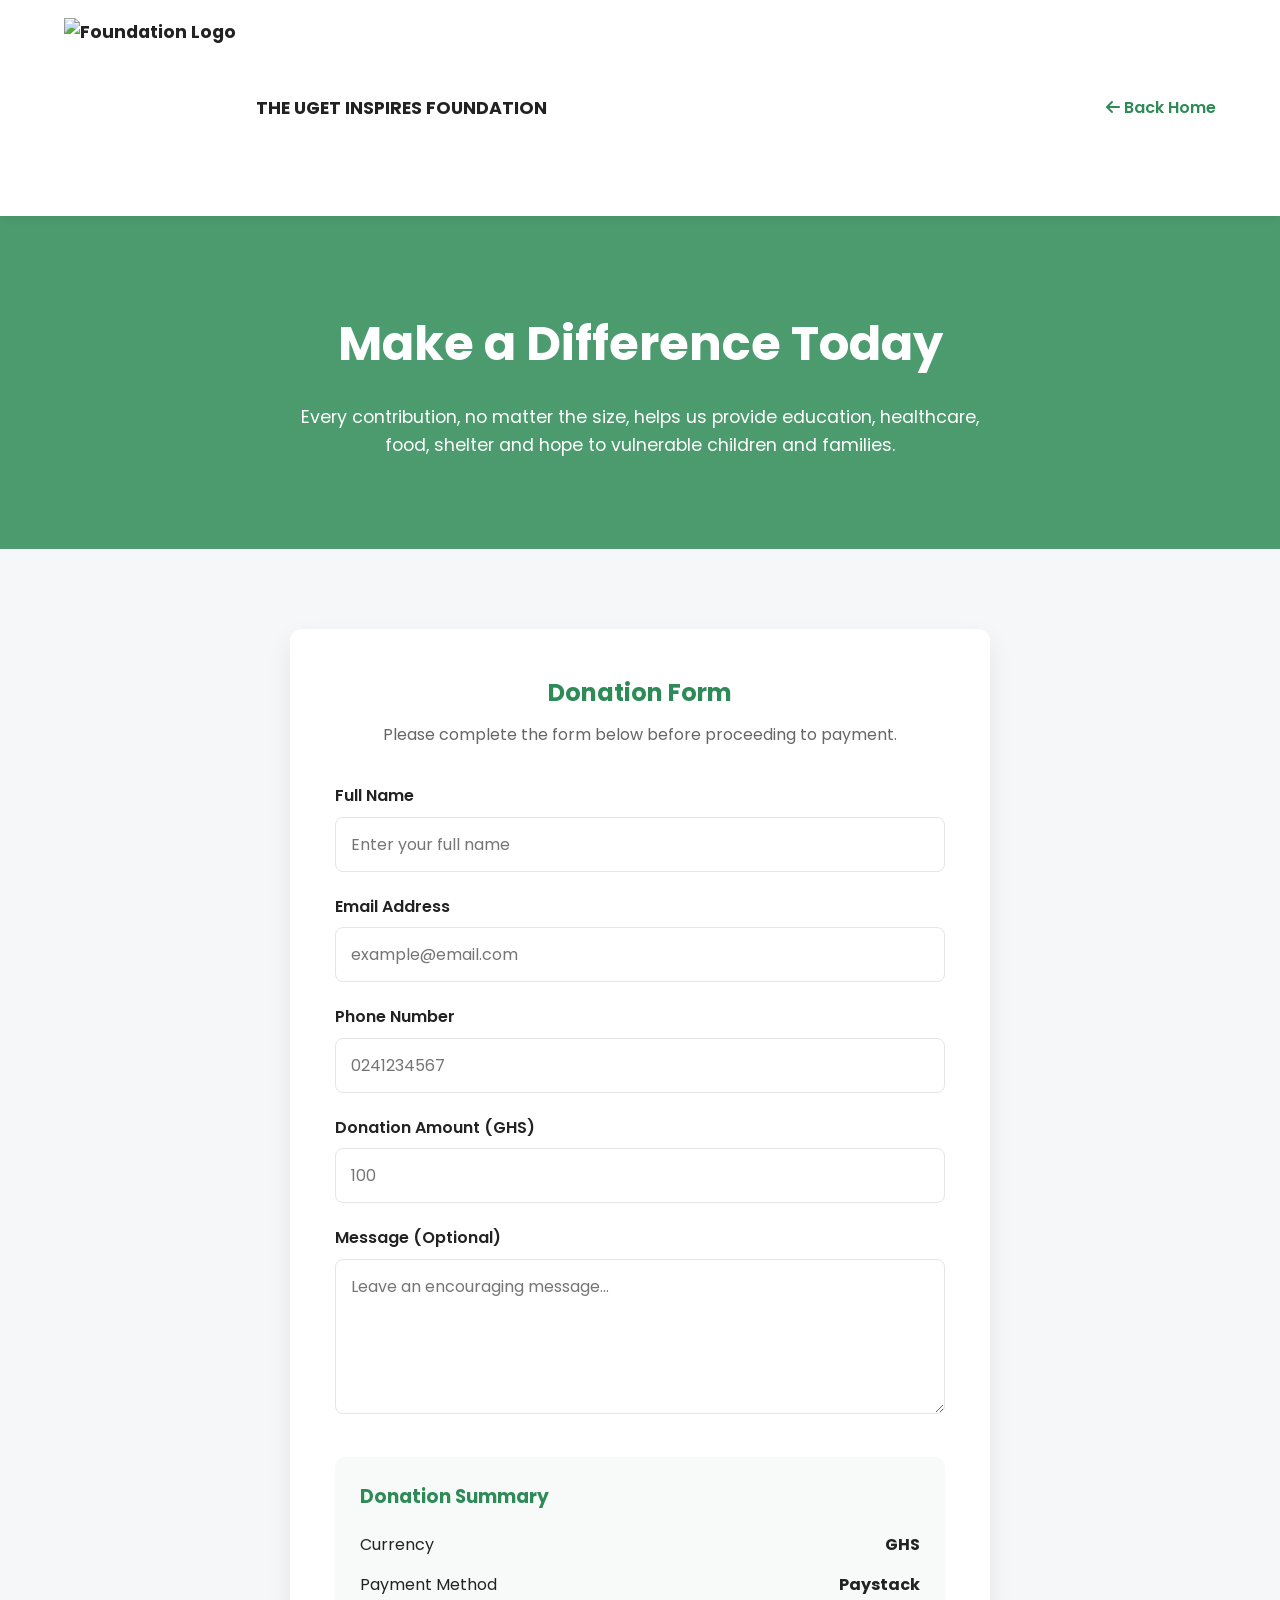
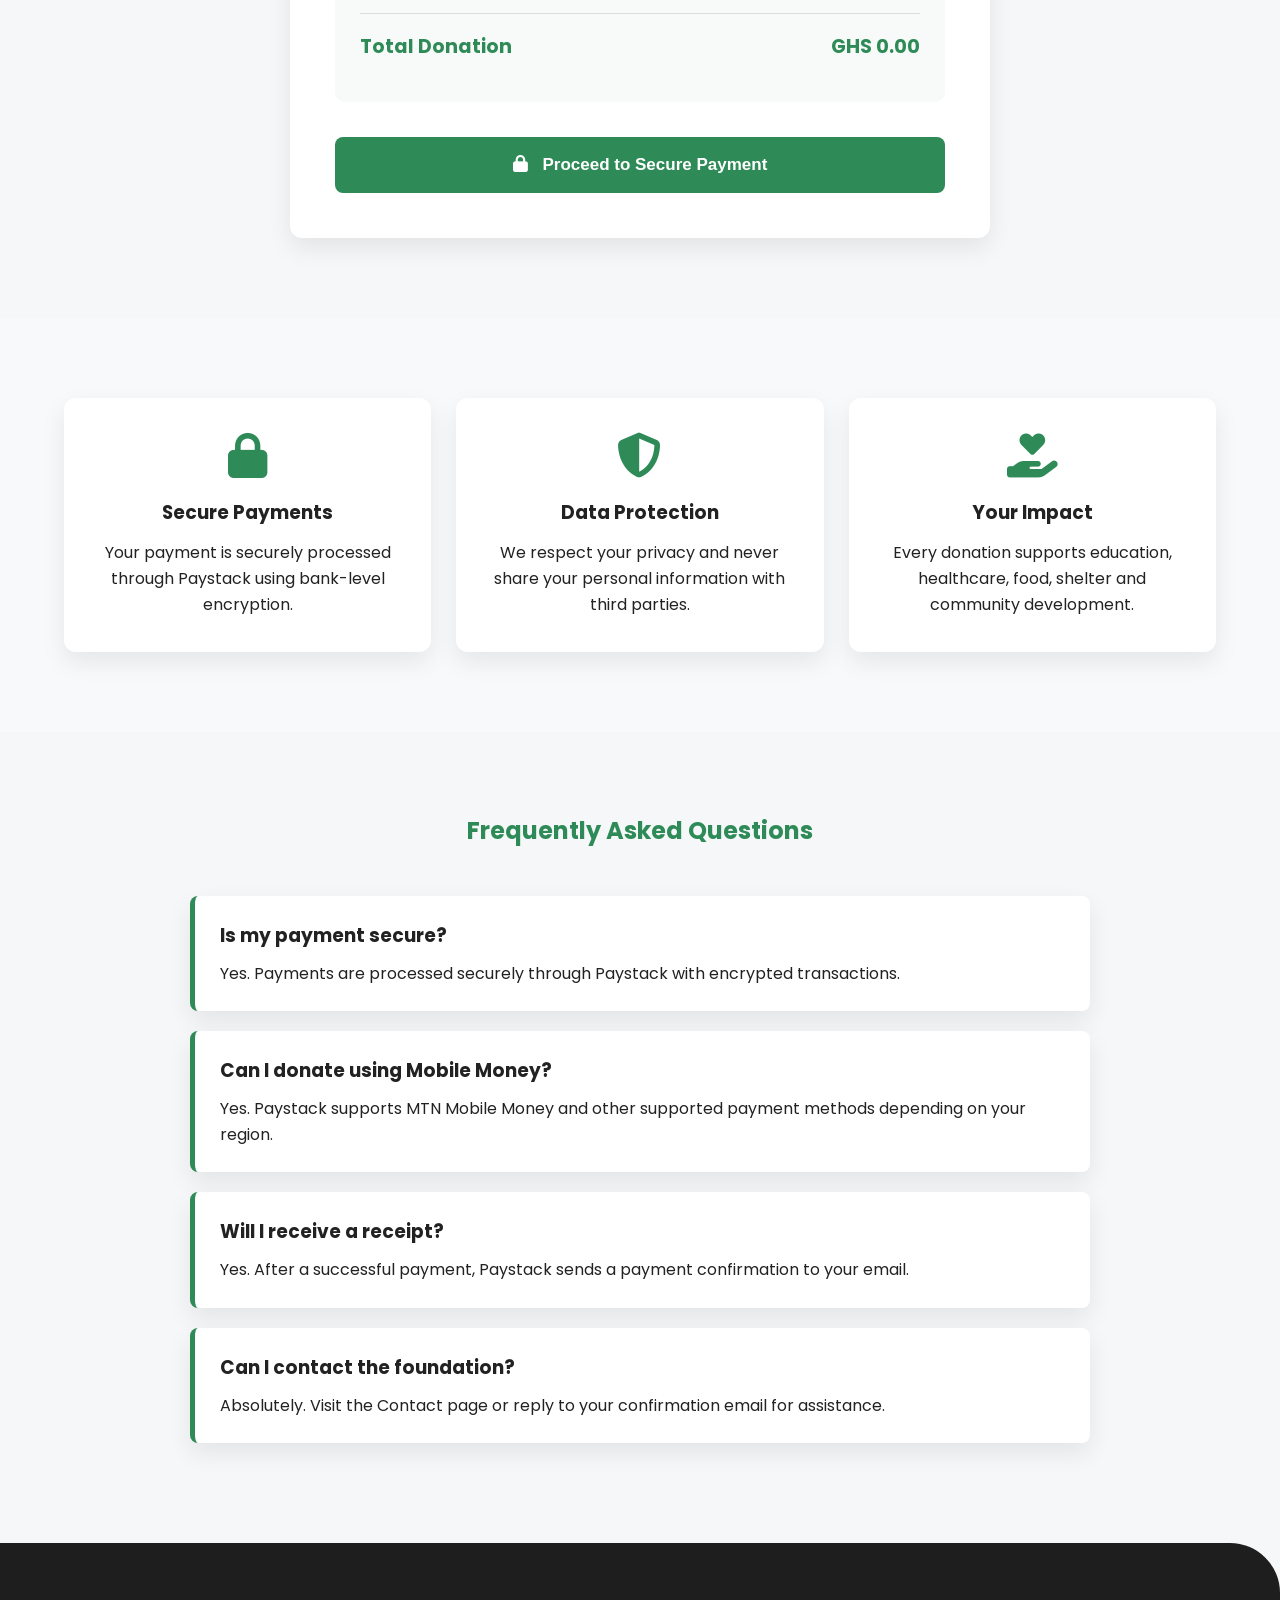
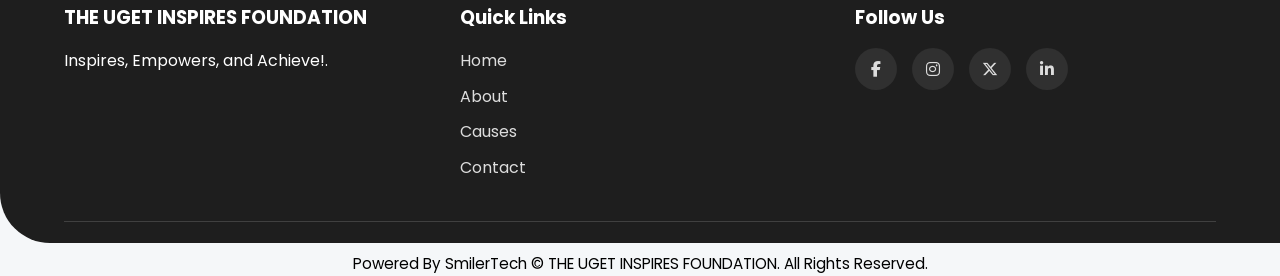
==== Donate-Now.html @ ce833932 "Add files via upload" ====
<!DOCTYPE html>
<html lang="en">

<head>

    <meta charset="UTF-8">

    <meta name="viewport" content="width=device-width, initial-scale=1.0">

    <title>Donate | UGET INSPIRES FOUNDATION</title>

    <link rel="stylesheet" href="donate-now.css">

    <link rel="preconnect" href="https://fonts.googleapis.com">

    <link rel="preconnect" href="https://fonts.gstatic.com" crossorigin>

    <link href="https://fonts.googleapis.com/css2?family=Poppins:wght@300;400;500;600;700&display=swap" rel="stylesheet">

    <link rel="stylesheet"
        href="https://cdnjs.cloudflare.com/ajax/libs/font-awesome/6.6.0/css/all.min.css">

    <!-- Paystack -->
    <script src="https://js.paystack.co/v1/inline.js"></script>

</head>

<body>

    <!-- ================= HEADER ================= -->

    <header>

        <div class="container">

            <nav>

                <a href="index.html" class="logo">

                    <img src="logo.png" alt="Foundation Logo">

                    <span>THE UGET INSPIRES FOUNDATION</span>

                </a>

                <a href="index.html" class="back-btn">

                    <i class="fas fa-arrow-left"></i>

                    Back Home

                </a>

            </nav>

        </div>

    </header>

    <!-- ================= HERO ================= -->

    <section class="hero">

        <div class="container hero-content">

            <div class="hero-text">

                <h1>

                    Make a Difference Today

                </h1>

                <p>

                    Every contribution, no matter the size, helps us provide education, healthcare,
                    food, shelter and hope to vulnerable children and families.

                </p>

            </div>

        </div>

    </section>

    <!-- ================= DONATION SECTION ================= -->

    <section class="donation-section">

        <div class="container">

            <div class="donation-card">

                <div class="card-header">

                    <h2>

                        Donation Form

                    </h2>

                    <p>

                        Please complete the form below before proceeding to payment.

                    </p>

                </div>

                <form id="donationForm">

                    <div class="input-group">

                        <label for="fullname">

                            Full Name

                        </label>

                        <input
                            type="text"
                            id="fullname"
                            placeholder="Enter your full name"
                            required>

                    </div>

                    <div class="input-group">

                        <label for="email">

                            Email Address

                        </label>

                        <input
                            type="email"
                            id="email"
                            placeholder="example@email.com"
                            required>

                    </div>

                    <div class="input-group">

                        <label for="phone">

                            Phone Number

                        </label>

                        <input
                            type="tel"
                            id="phone"
                            placeholder="0241234567"
                            required>

                    </div>

                    <div class="input-group">

                        <label for="amount">

                            Donation Amount (GHS)

                        </label>

                        <input
                            type="number"
                            id="amount"
                            min="1"
                            placeholder="100"
                            required>

                    </div>

                    <div class="input-group">

                        <label for="message">

                            Message (Optional)

                        </label>

                        <textarea
                            id="message"
                            rows="5"
                            placeholder="Leave an encouraging message..."></textarea>

                    </div>

                    <div class="donation-summary">

                        <h3>

                            Donation Summary

                        </h3>

                        <div class="summary-row">

                            <span>Currency</span>

                            <strong>GHS</strong>

                        </div>

                        <div class="summary-row">

                            <span>Payment Method</span>

                            <strong>Paystack</strong>

                        </div>

                        <div class="summary-row total">

                            <span>Total Donation</span>

                            <strong id="displayAmount">

                                GHS 0.00

                            </strong>

                        </div>

                    </div>

                    <button
                        type="submit"
                        id="payButton"
                        class="pay-btn">

                        <i class="fas fa-lock"></i>

                        Proceed to Secure Payment

                    </button>

                </form>

            </div>

        </div>

    </section>

        <!-- ================= SECURITY SECTION ================= -->

    <section class="security">

        <div class="container">

            <div class="security-grid">

                <div class="security-item">

                    <i class="fas fa-lock"></i>

                    <h3>Secure Payments</h3>

                    <p>

                        Your payment is securely processed through Paystack using bank-level encryption.

                    </p>

                </div>

                <div class="security-item">

                    <i class="fas fa-shield-alt"></i>

                    <h3>Data Protection</h3>

                    <p>

                        We respect your privacy and never share your personal information with third parties.

                    </p>

                </div>

                <div class="security-item">

                    <i class="fas fa-hand-holding-heart"></i>

                    <h3>Your Impact</h3>

                    <p>

                        Every donation supports education, healthcare, food, shelter and community development.

                    </p>

                </div>

            </div>

        </div>

    </section>


    <!-- ================= FAQ ================= -->

    <section class="faq">

        <div class="container">

            <h2>Frequently Asked Questions</h2>

            <div class="faq-container">

                <div class="faq-item">

                    <h3>Is my payment secure?</h3>

                    <p>

                        Yes. Payments are processed securely through Paystack with encrypted transactions.

                    </p>

                </div>

                <div class="faq-item">

                    <h3>Can I donate using Mobile Money?</h3>

                    <p>

                        Yes. Paystack supports MTN Mobile Money and other supported payment methods depending on your region.

                    </p>

                </div>

                <div class="faq-item">

                    <h3>Will I receive a receipt?</h3>

                    <p>

                        Yes. After a successful payment, Paystack sends a payment confirmation to your email.

                    </p>

                </div>

                <div class="faq-item">

                    <h3>Can I contact the foundation?</h3>

                    <p>

                        Absolutely. Visit the Contact page or reply to your confirmation email for assistance.

                    </p>

                </div>

            </div>

        </div>

    </section>


    <!-- ================= FOOTER ================= -->

    <footer>

        <div class="container">

            <div class="footer-grid">

                <div>

                    <h3>THE UGET INSPIRES FOUNDATION</h3>

                    <p id="inspires">

                        Inspires, Empowers, and Achieve!.

                    </p>

                </div>

                <div>

                    <h3>Quick Links</h3>

                    <ul>

                        <li><a href="index.html">Home</a></li>

                        <li><a href="index.html#about">About</a></li>

                        <li><a href="index.html#causes">Causes</a></li>

                        <li><a href="index.html#contact">Contact</a></li>

                    </ul>

                </div>

                <div>

                    <h3>Follow Us</h3>

                    <div class="social-links">

                        <a href="#"><i class="fab fa-facebook-f"></i></a>

                        <a href="#"><i class="fab fa-instagram"></i></a>

                        <a href="#"><i class="fab fa-x-twitter"></i></a>

                        <a href="#"><i class="fab fa-linkedin-in"></i></a>

                    </div>

                </div>

            </div>

            <hr>

            <p class="copyright">Powered By SmilerTech

                © <span id="year"></span> THE UGET INSPIRES FOUNDATION.
                All Rights Reserved.

            </p>

        </div>

    </footer>


    <!-- ================= JAVASCRIPT ================= -->

    <script src="js/donate.js"></script>

</body>

</html>
---- donate-now.css ----
/* ===============================
   GOOGLE FONT
================================= */
*{
    margin:0;
    padding:0;
    box-sizing:border-box;
}

:root{

    --primary:#2e8b57;
    --primary-dark:#236b43;
    --secondary:#f8f9fa;
    --white:#ffffff;
    --dark:#222;
    --gray:#666;
    --border:#e5e5e5;
    --shadow:0 10px 25px rgba(0,0,0,.08);
    --radius:12px;
}

body{
    font-family:'Poppins',sans-serif;
    color:var(--dark);
    background:#f5f7f9;
    line-height:1.6;
}

.container{
    width:90%;
    height: auto;
    max-width:1200px;
    margin:auto;
}


/* ===============================
   HEADER
================================= */

header{
    background:var(--white);
    box-shadow:0 2px 10px rgba(0,0,0,.08);
    position:sticky;
    top:0;
    z-index:1000;
}

nav{
    display:flex;
    justify-content:space-between;
    align-items:center;
    padding:18px 0;
}

.logo{
    display:flex;
    align-items:center;
    gap:12px;
    text-decoration:none;
    color:var(--dark);
    font-weight:700;
    font-size:1.1rem;
}

.logo img{
    width:180px;
    height:180px;
    object-fit:contain;
}
.back-btn{
    text-decoration:none;
    color:var(--primary);
    font-weight:600;
    transition:.3s;
}

.back-btn:hover{
    color:var(--primary-dark);
}

/* ===============================
   HERO
================================= */

.hero{
    background:linear-gradient(rgba(46,139,87,.85),rgba(46,139,87,.85)),
    url("../images/children.jpg") center/cover;
    color:#fff;
    padding:90px 0;
    text-align:center;
}

.hero h1{
    font-size:3rem;
    margin-bottom:20px;
}

.hero p{
    max-width:700px;
    margin:auto;
    font-size:1.1rem;
}

/* ===============================
   DONATION SECTION
================================= */

.donation-section{
    padding:80px 0;
}

.donation-card{
    background:var(--white);
    border-radius:var(--radius);
    box-shadow:var(--shadow);
    padding:45px;
    max-width:700px;
    margin:auto;
}

.card-header{
    text-align:center;
    margin-bottom:35px;
}

.card-header h2{
    color:var(--primary);
    margin-bottom:10px;
}

.card-header p{
    color:var(--gray);
}

.input-group{
    margin-bottom:22px;
}

.input-group label{
    display:block;
    margin-bottom:8px;
    font-weight:600;
}

.input-group input,
.input-group textarea{
    width:100%;
    padding:14px 15px;
    border:1px solid var(--border);
    border-radius:8px;
    font-size:16px;
    font-family:inherit;
    transition:.3s;
}

.input-group input:focus,
.input-group textarea:focus{
    border-color:var(--primary);
    outline:none;
    box-shadow:0 0 0 3px rgba(46,139,87,.15);
}

/* ===============================
   SUMMARY
================================= */

.donation-summary{
    background:#f8faf9;
    border-radius:10px;
    padding:25px;
    margin:35px 0;
}

.donation-summary h3{
    margin-bottom:20px;
    color:var(--primary);
}

.summary-row{
    display:flex;
    justify-content:space-between;
    margin-bottom:15px;
}

.summary-row.total{
    border-top:1px solid #ddd;
    padding-top:18px;
    font-size:1.2rem;
    font-weight:700;
    color:var(--primary);
}

/* ===============================
   BUTTON
================================= */

.pay-btn{
    width:100%;
    border:none;
    background:var(--primary);
    color:#fff;
    padding:18px;
    border-radius:8px;
    cursor:pointer;
    font-size:17px;
    font-weight:600;
    transition:.3s;
}

.pay-btn:hover{
    background:var(--primary-dark);
    transform:translateY(-2px);
}

.pay-btn i{
    margin-right:10px;
}

/* ===============================
   SECURITY
================================= */

.security{
    background:var(--secondary);
    padding:80px 0;
}

.security-grid{
    display:grid;
    grid-template-columns:repeat(auto-fit,minmax(250px,1fr));
    gap:25px;
}

.security-item{
    background:#fff;
    border-radius:12px;
    text-align:center;
    padding:35px 25px;
    box-shadow:var(--shadow);
}

.security-item i{
    font-size:45px;
    color:var(--primary);
    margin-bottom:20px;
}

.security-item h3{
    margin-bottom:12px;
}

/* ===============================
   FAQ
================================= */

.faq{
    padding:80px 0;
}

.faq h2{
    text-align:center;
    margin-bottom:45px;
    color:var(--primary);
}

.faq-container{
    max-width:900px;
    margin:auto;
}

.faq-item{
    background:#fff;
    padding:25px;
    border-left:5px solid var(--primary);
    margin-bottom:20px;
    border-radius:8px;
    box-shadow:var(--shadow);
}

.faq-item h3{
    margin-bottom:10px;
}

/* ===============================
   FOOTER
================================= */

footer{
    background:#1e1e1e;
    color:black;
    padding:60px 0 20px;
    border-radius: 0px 50px 0px 50px;
    height: 300px;
}

#inspires{
    color: white;
}

.footer-grid{
    display:grid;
    grid-template-columns:repeat(auto-fit,minmax(250px,1fr));
    gap:35px;
    margin-bottom:30px;

}

.footer-grid h3{
    color:white;
    margin-bottom:15px;
}

.footer-grid ul{
    list-style:none;
}

.footer-grid ul li{
    margin-bottom:10px;
}

.footer-grid a{
    text-decoration:none;
    color:#ddd;
    transition:.3s;
}

.footer-grid a:hover{
    color:var(--primary);
}

.social-links{
    display:flex;
    gap:15px;
}

.social-links a{
    width:42px;
    height:42px;
    display:flex;
    justify-content:center;
    align-items:center;
    background:rgba(255,255,255,.08);
    border-radius:50%;
    transition:.3s;
}

.social-links a:hover{
    background:var(--primary);
    color:#fff;
}

footer hr{
    border:none;
    border-top:1px solid rgba(255,255,255,.15);
    margin:30px 0;
}

.copyright{
    text-align:center;
    font-size:.95rem;
}

/* ===============================
   RESPONSIVE
================================= */

@media(max-width:768px){

.hero{
    padding:70px 20px;
}

.hero h1{
    font-size:2.2rem;
}

.hero p{
    font-size:1rem;
}

.donation-card{
    padding:30px 20px;
}

nav{
    flex-direction:column;
    gap:15px;
    text-align:center;
}

.summary-row{
    font-size:.95rem;
}

}

@media(max-width:480px){

.hero h1{
    font-size:1.8rem;
}

.pay-btn{
    font-size:15px;
}

.logo span{
    display:none;
}

}
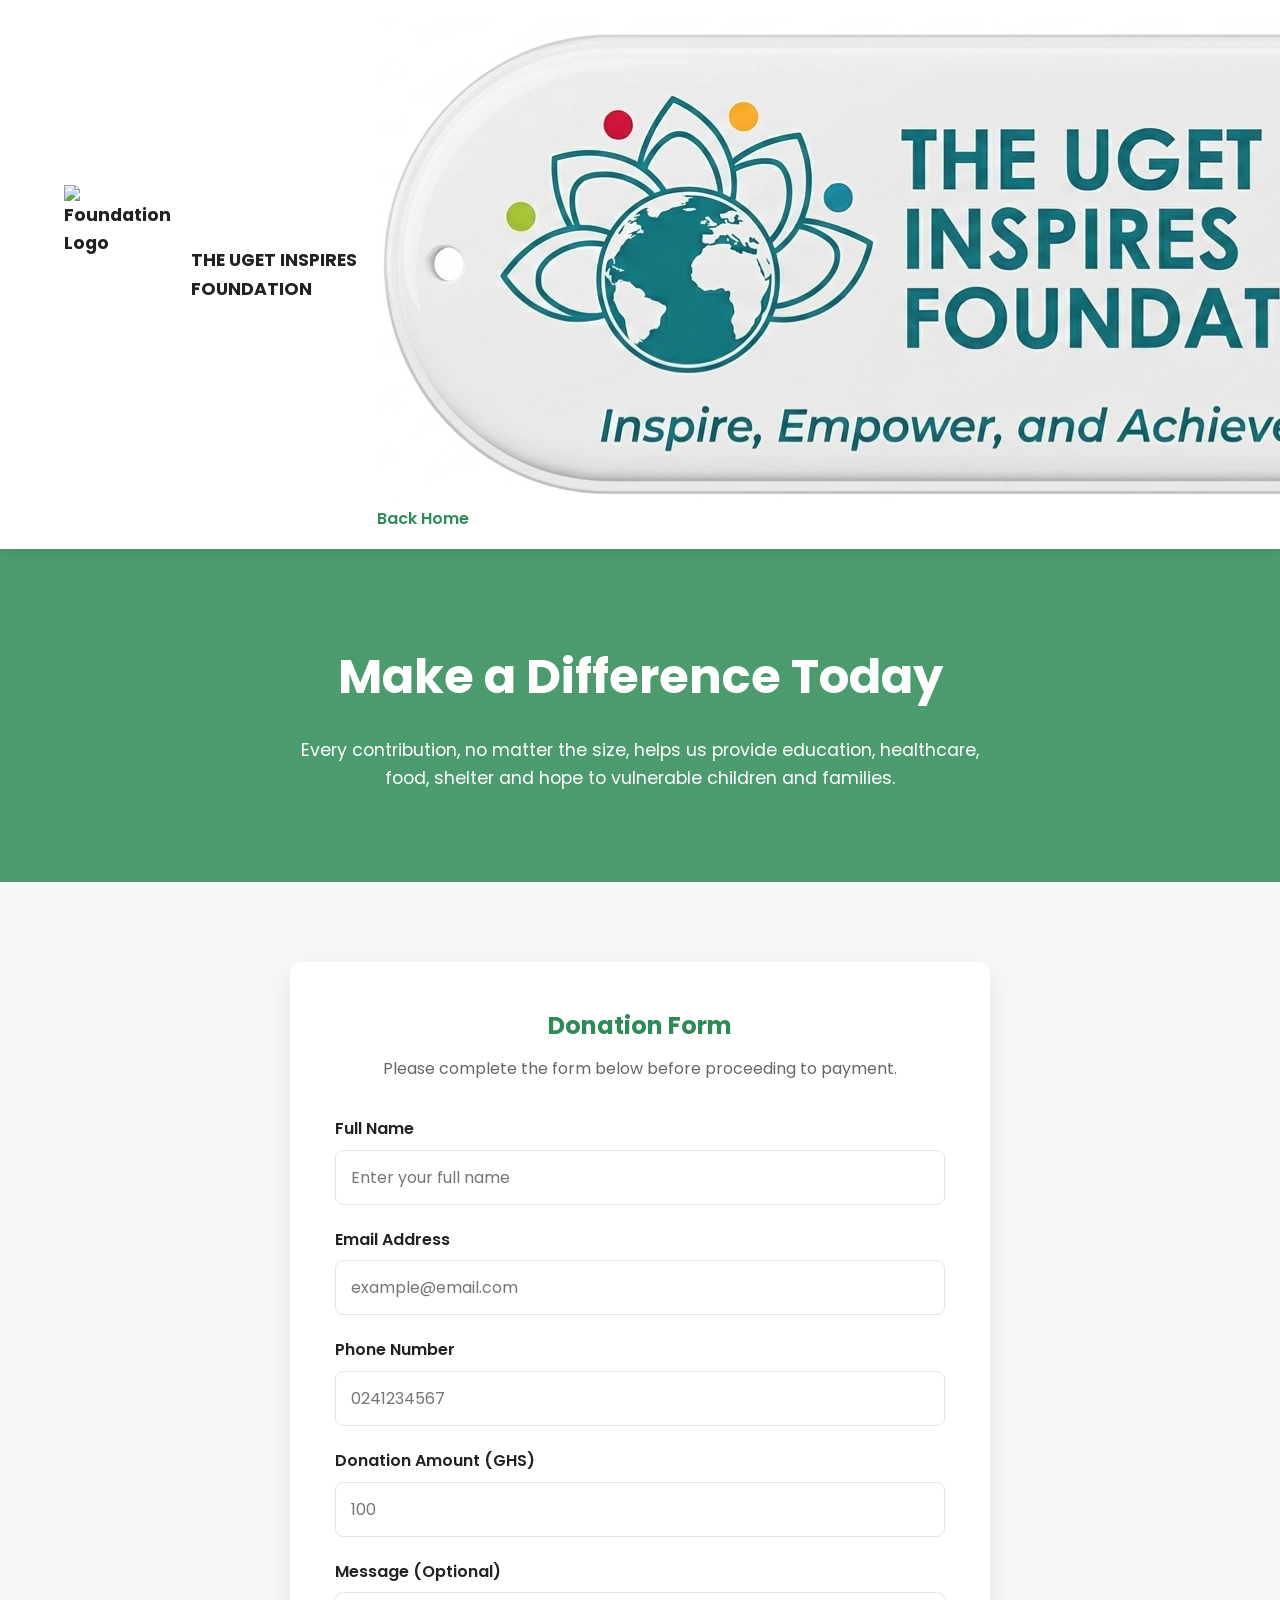
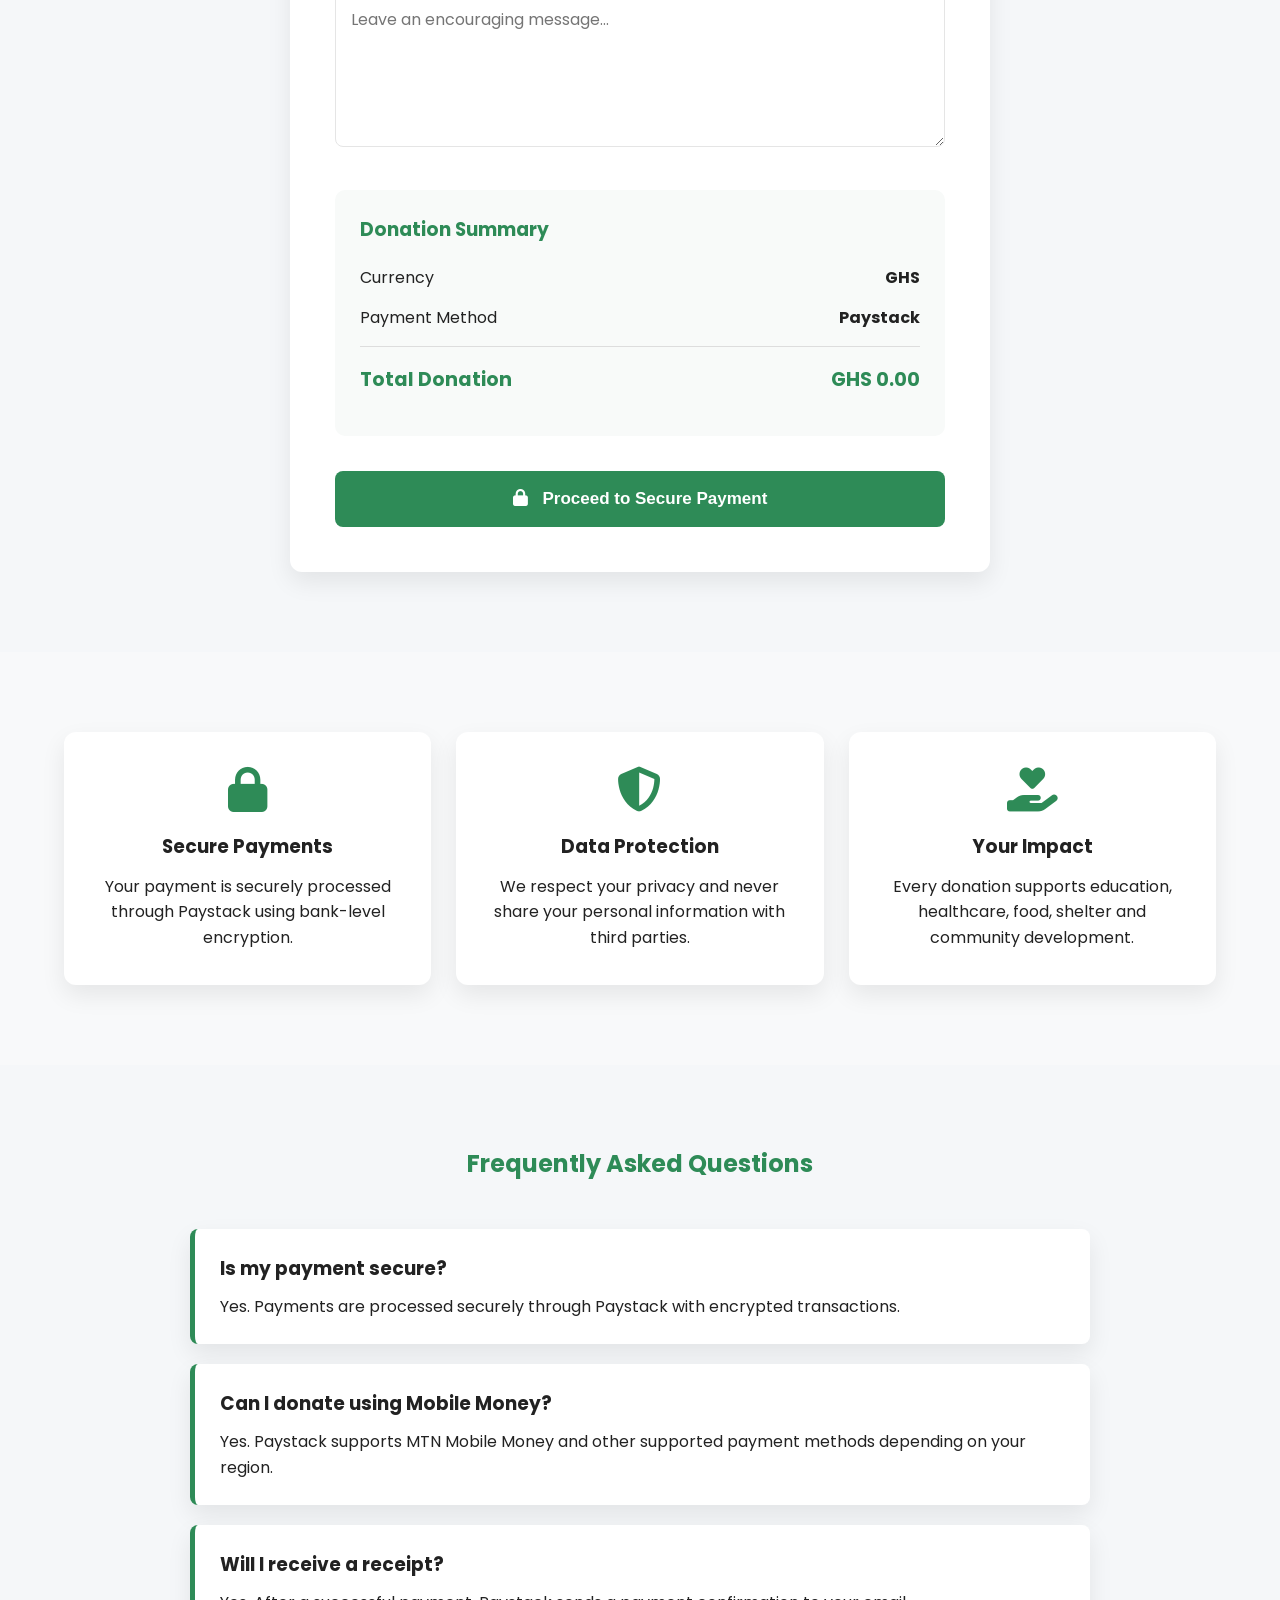
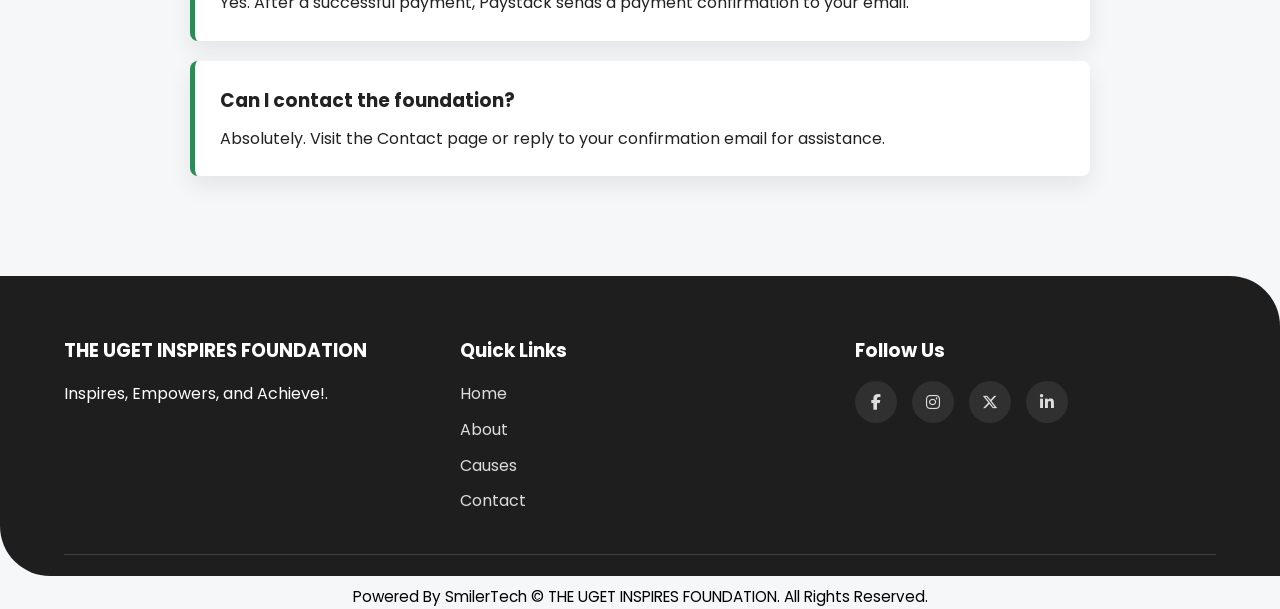
==== commit 0e3df658: "Fix HTML formatting and structure in Donate-Now.html" ====
--- a/Donate-Now.html
+++ b/Donate-Now.html
@@ -45,7 +45,7 @@
 
                 <a href="index.html" class="back-btn">
 
-                    <i class="fas fa-arrow-left"></i>
+                    <img src="Logo.png" alt="Foundation Logo">
 
                     Back Home
 
@@ -447,4 +447,4 @@
 
 </body>
 
-</html>+</html>
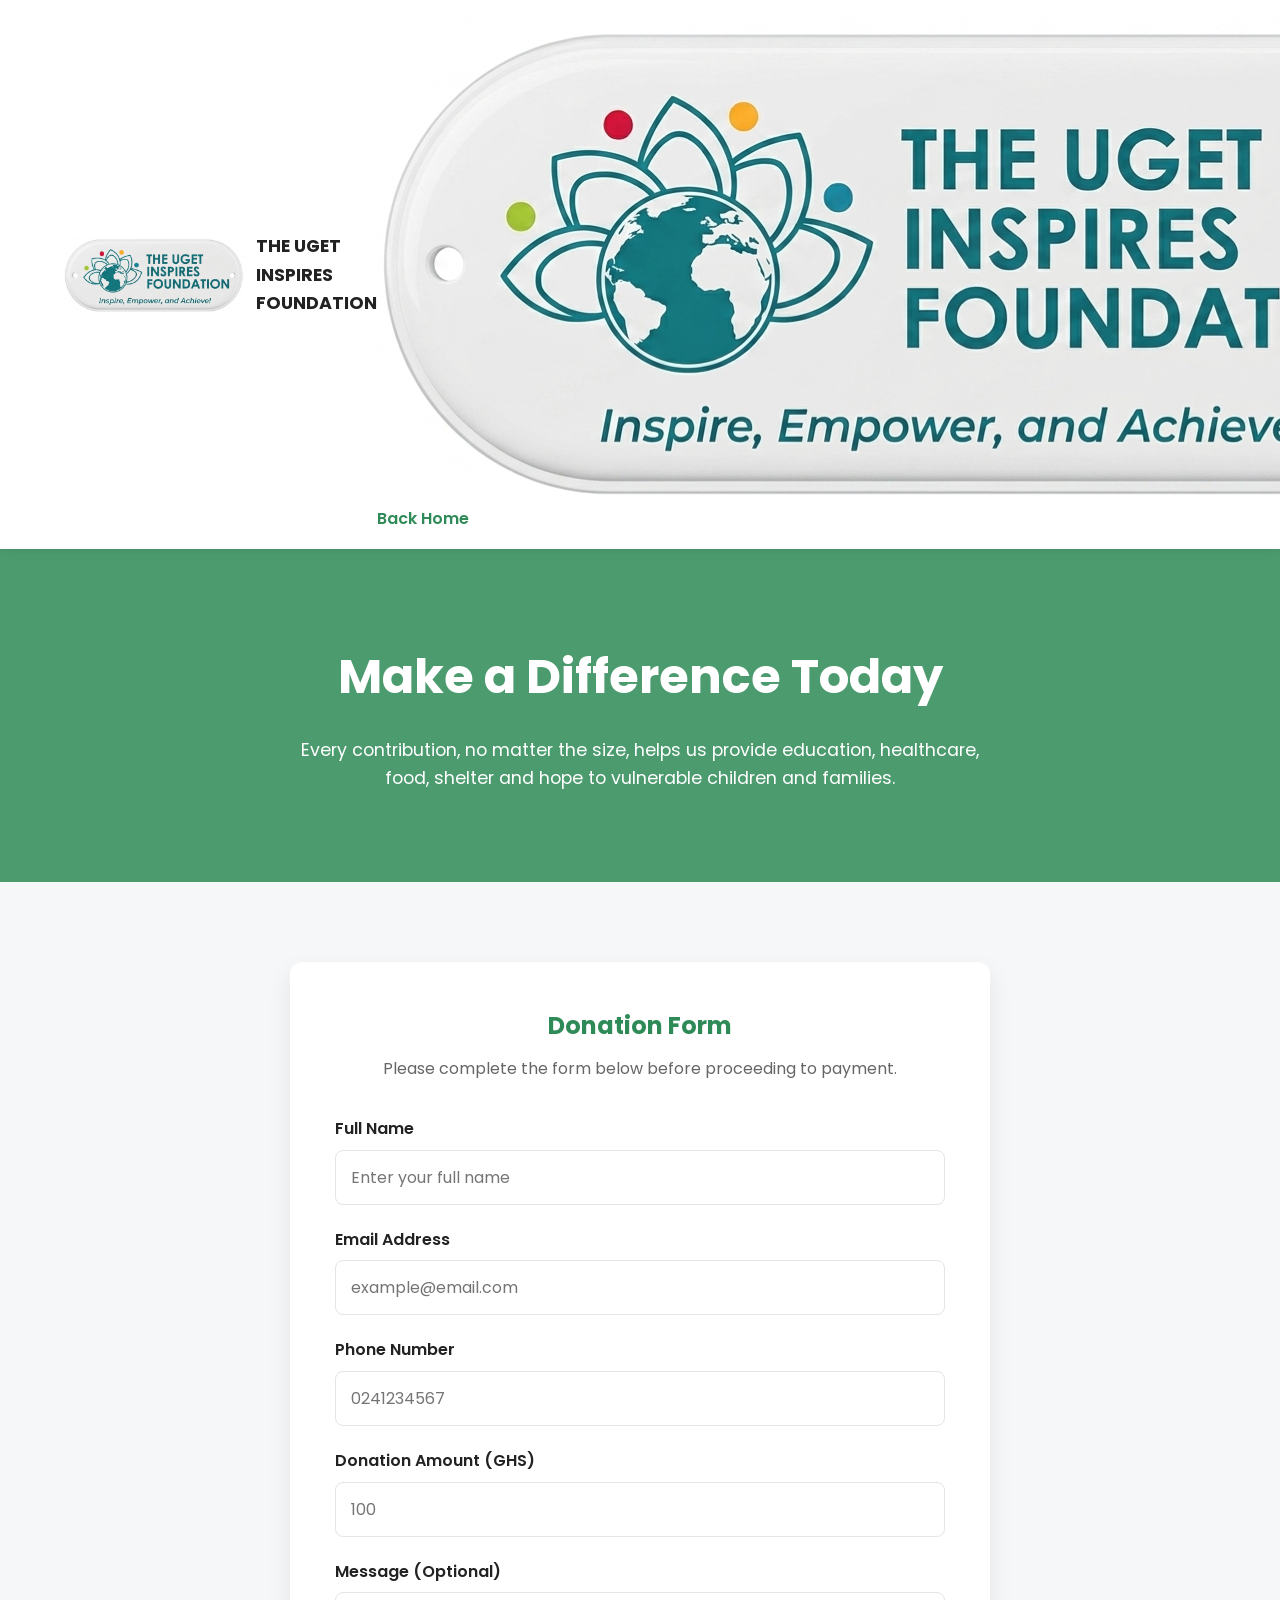
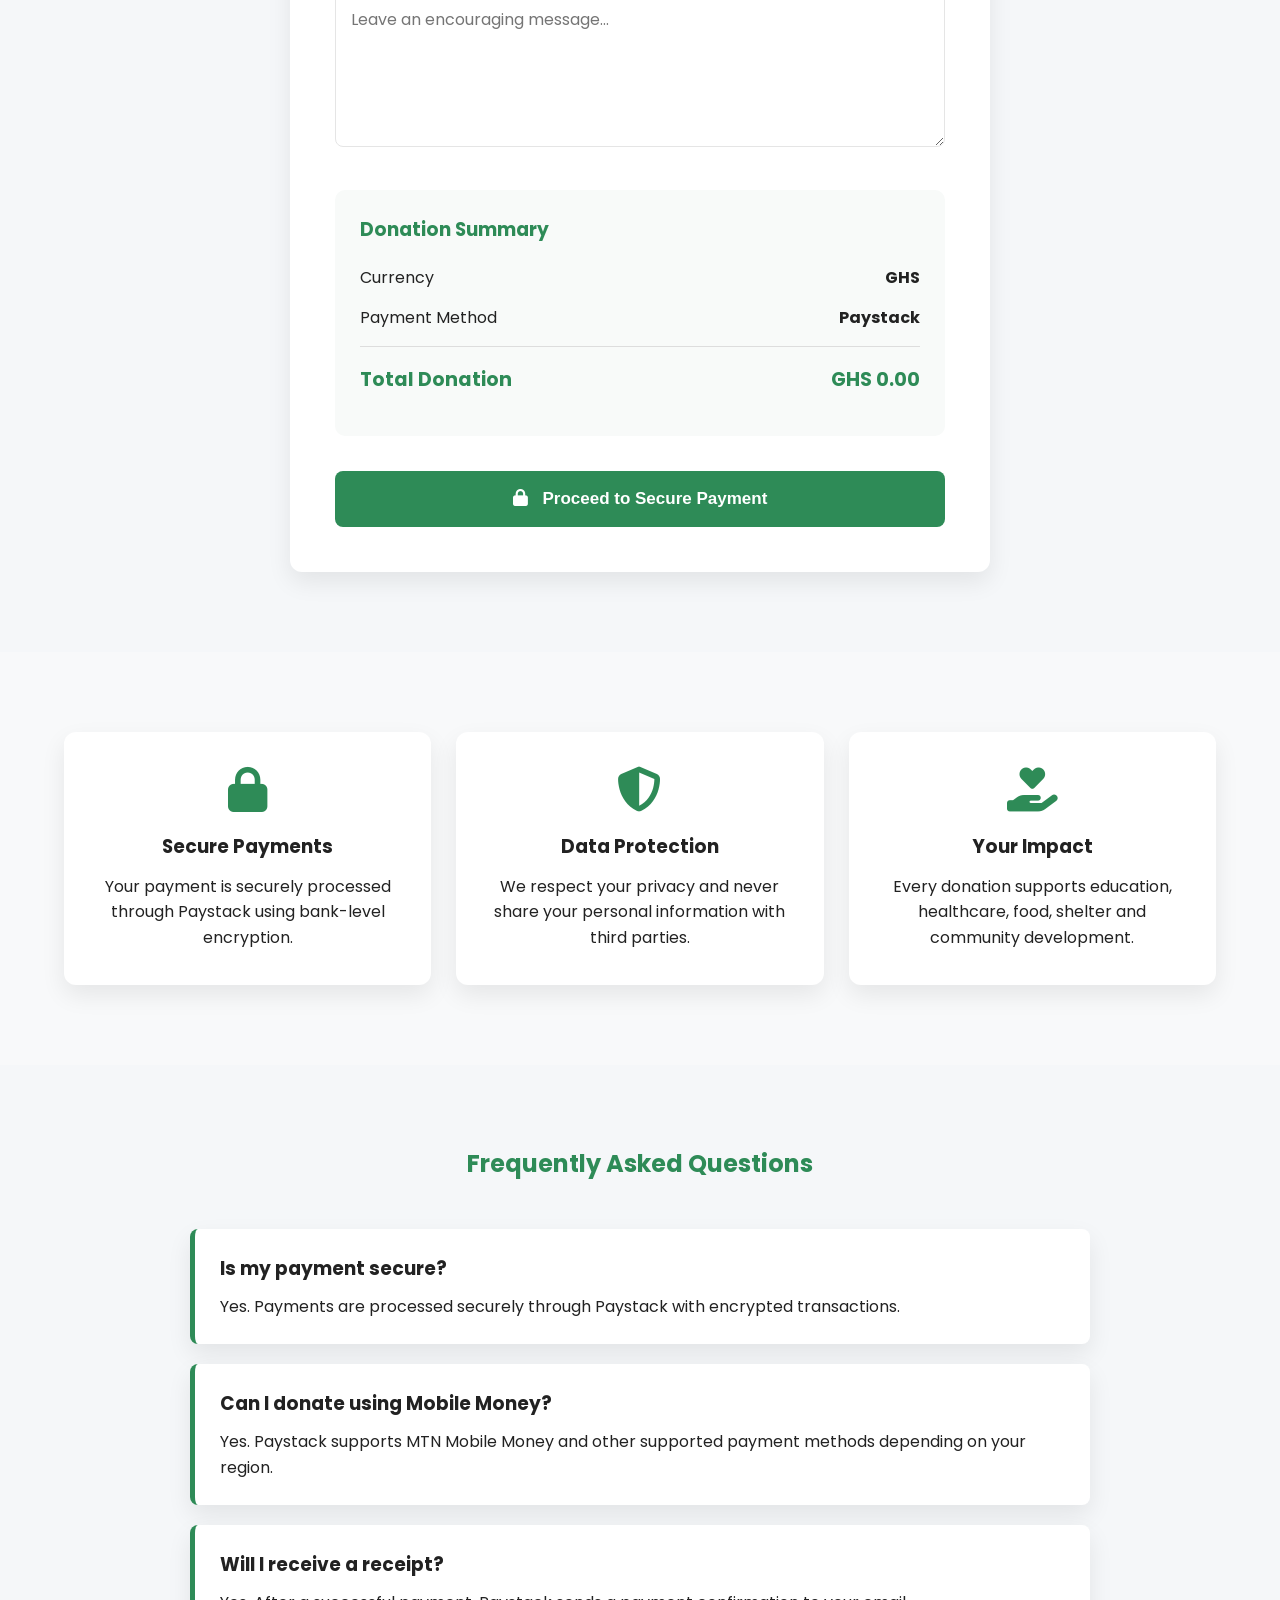
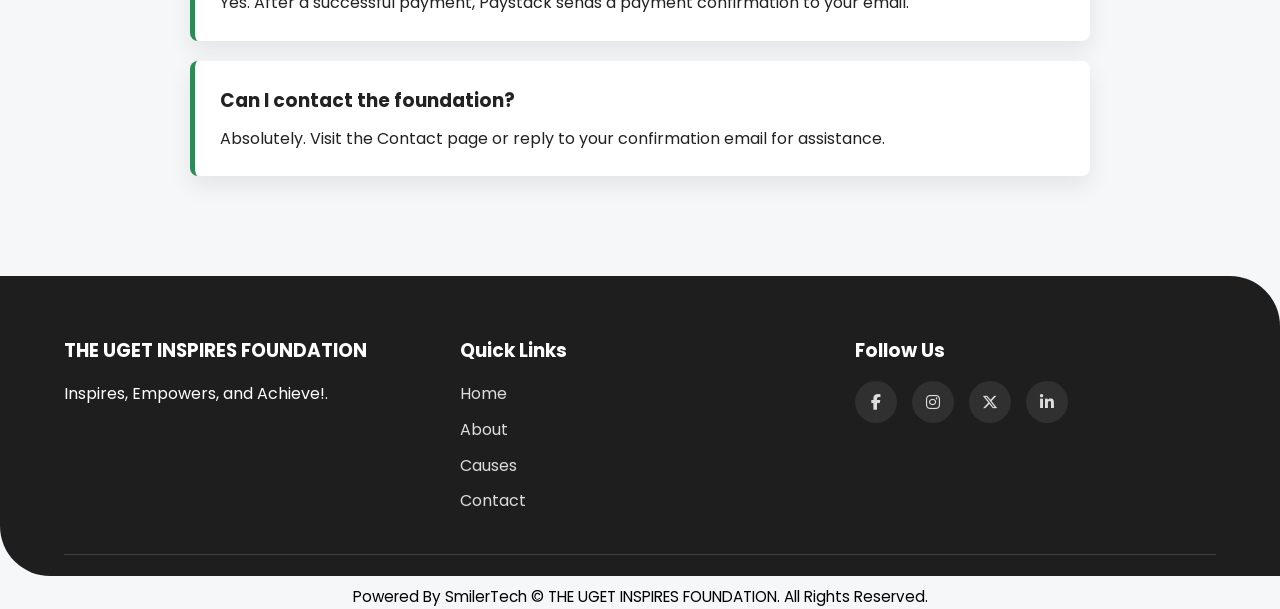
==== commit 80dbbc43: "Update Donate-Now.html" ====
--- a/Donate-Now.html
+++ b/Donate-Now.html
@@ -37,7 +37,7 @@
 
                 <a href="index.html" class="logo">
 
-                    <img src="logo.png" alt="Foundation Logo">
+                    <img src="Logo.png" alt="Foundation Logo">
 
                     <span>THE UGET INSPIRES FOUNDATION</span>
 
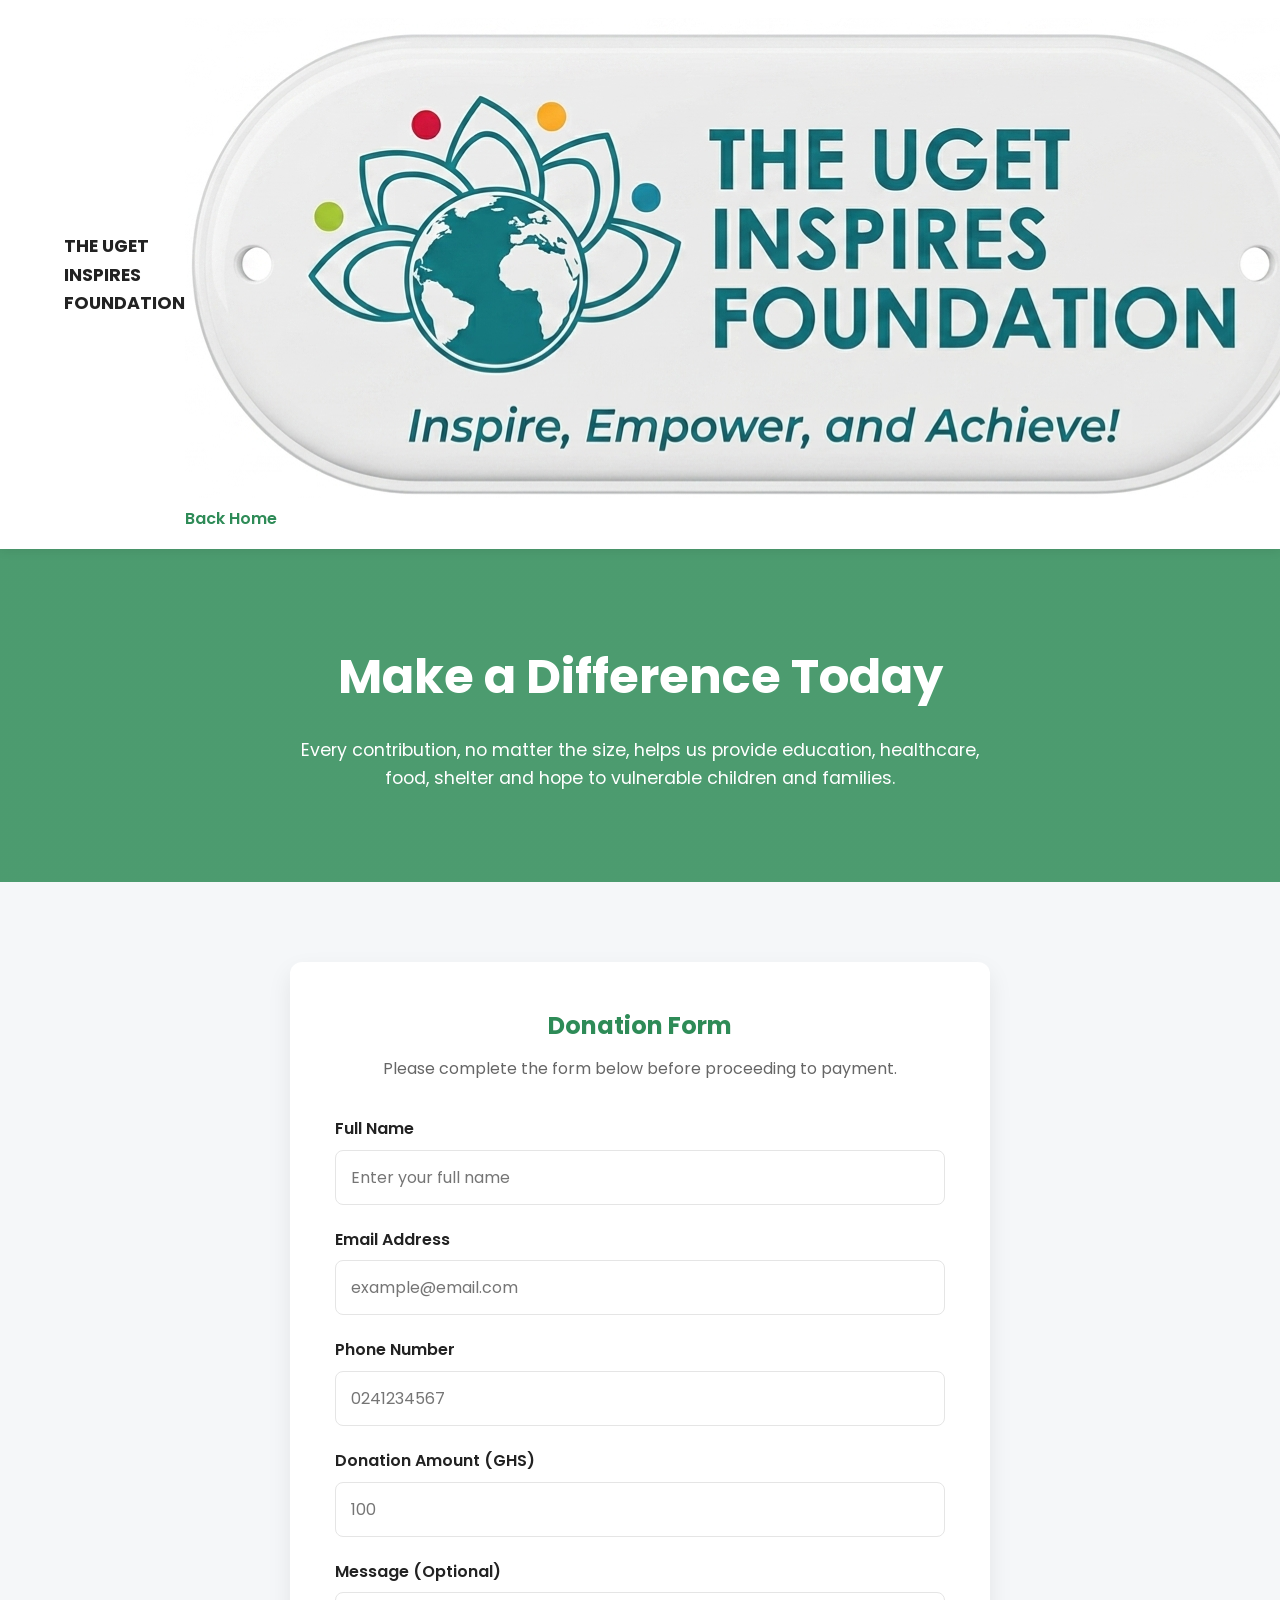
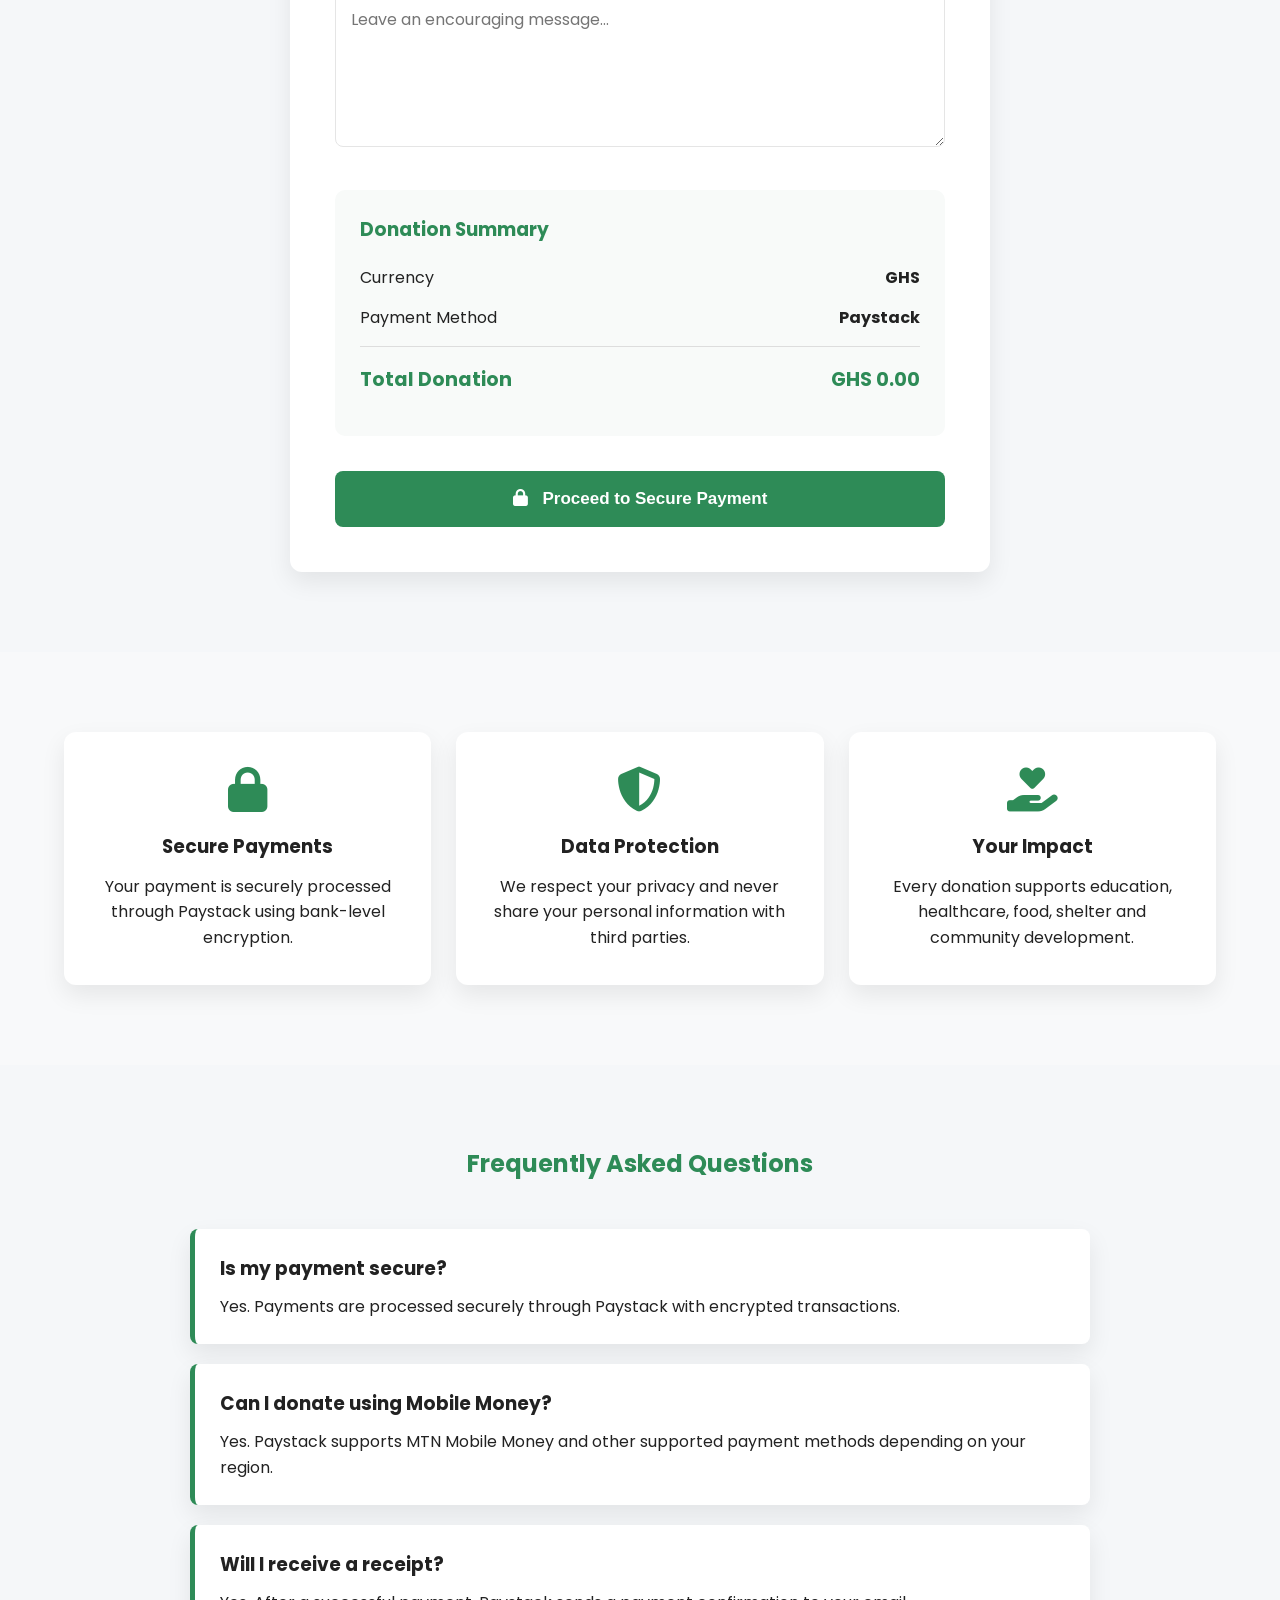
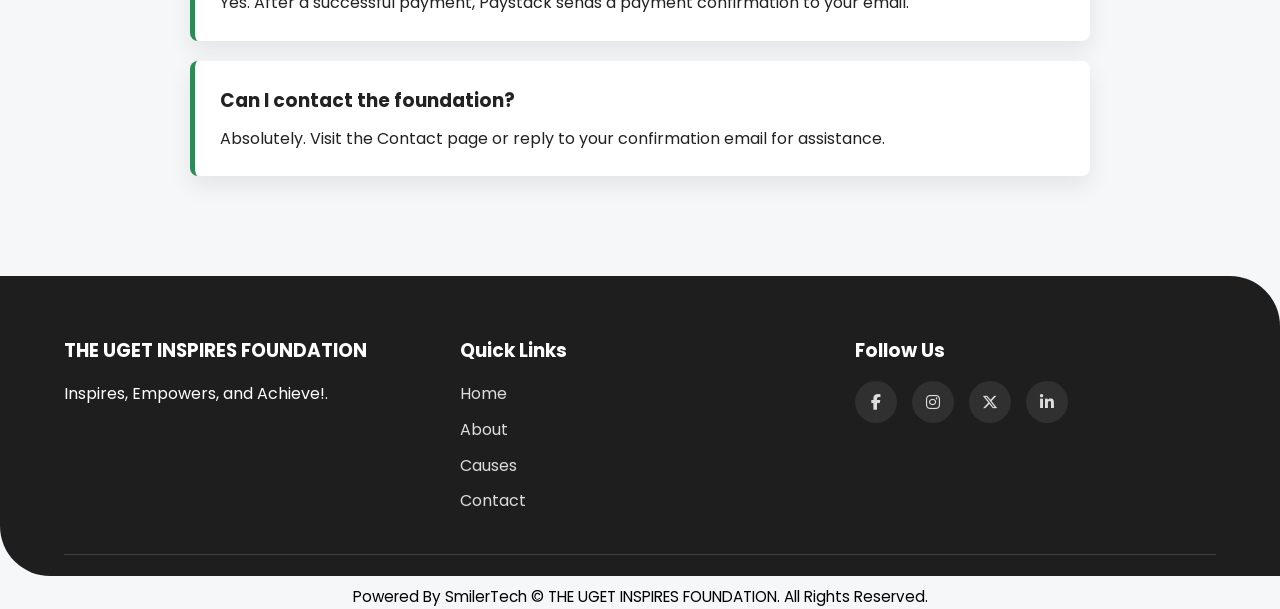
==== commit c5c28b8f: "Update Donate-Now.html" ====
--- a/Donate-Now.html
+++ b/Donate-Now.html
@@ -37,7 +37,7 @@
 
                 <a href="index.html" class="logo">
 
-                    <img src="Logo.png" alt="Foundation Logo">
+                   
 
                     <span>THE UGET INSPIRES FOUNDATION</span>
 
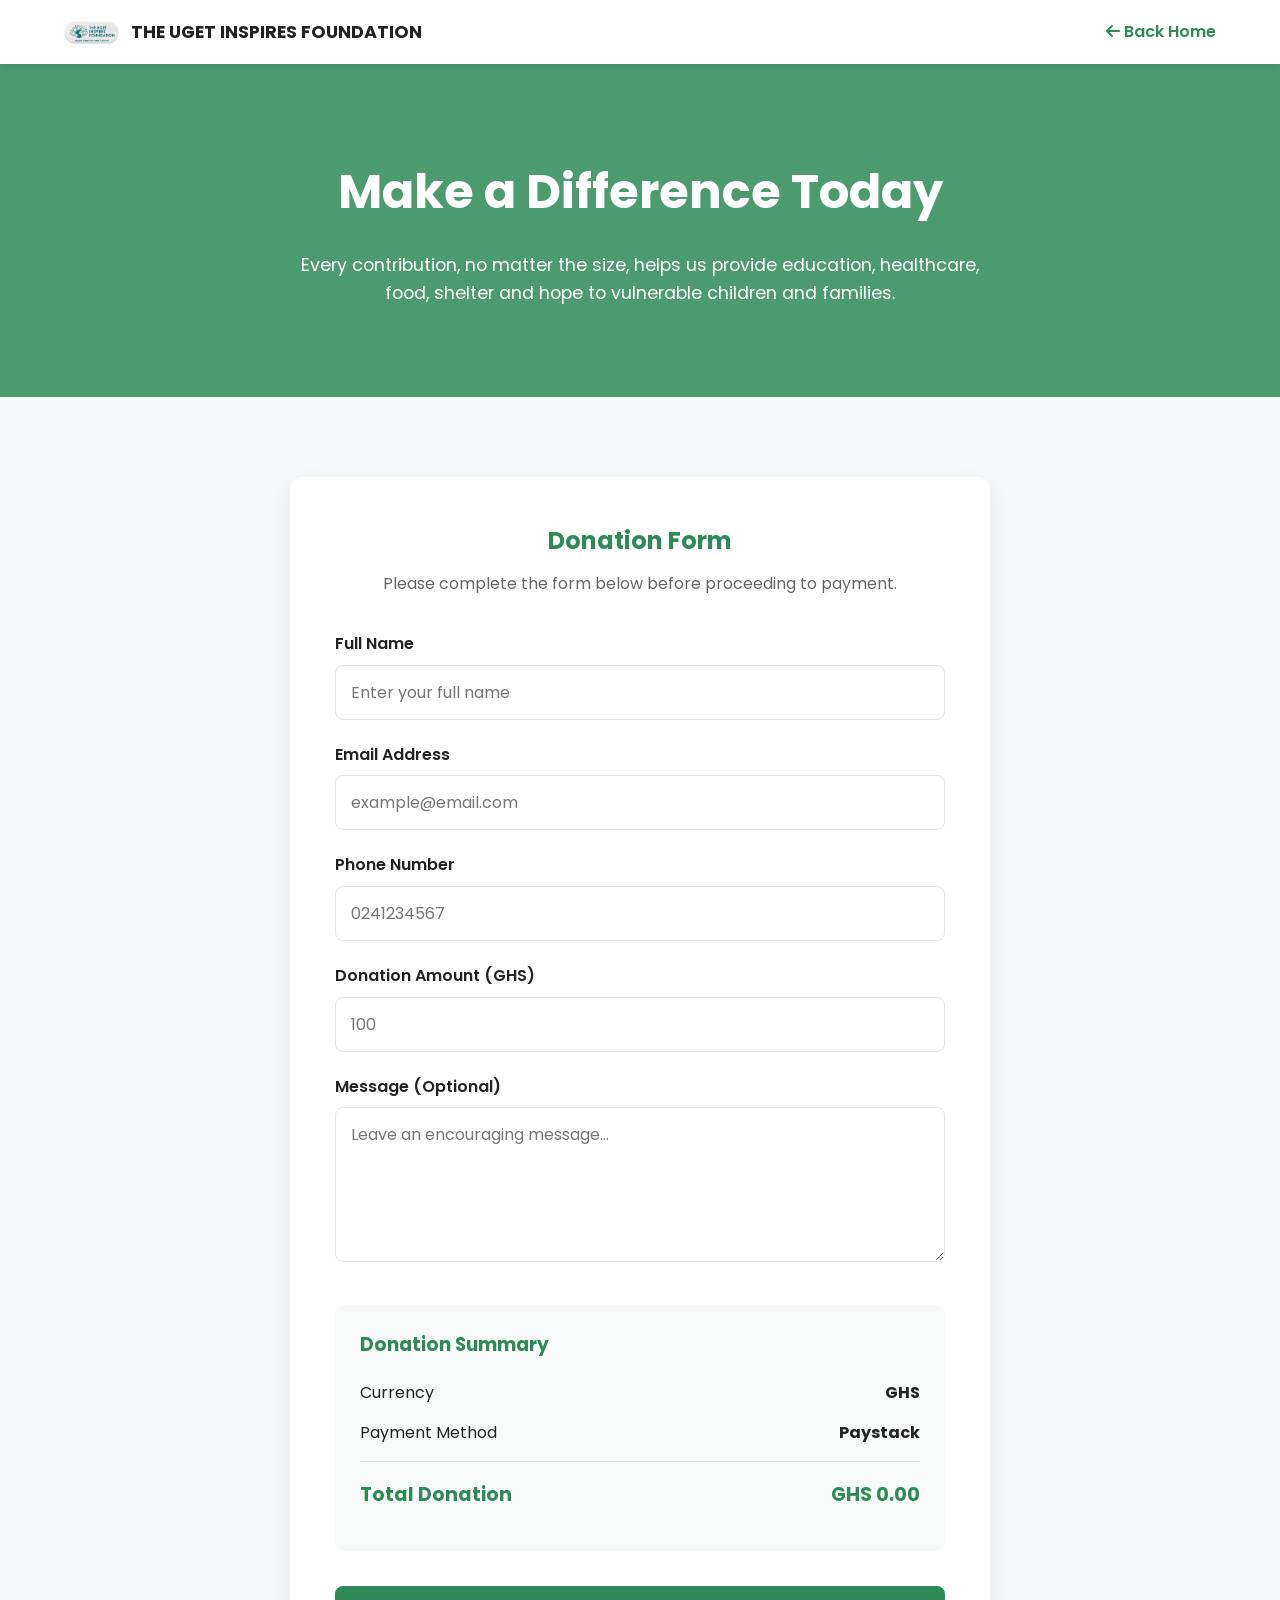
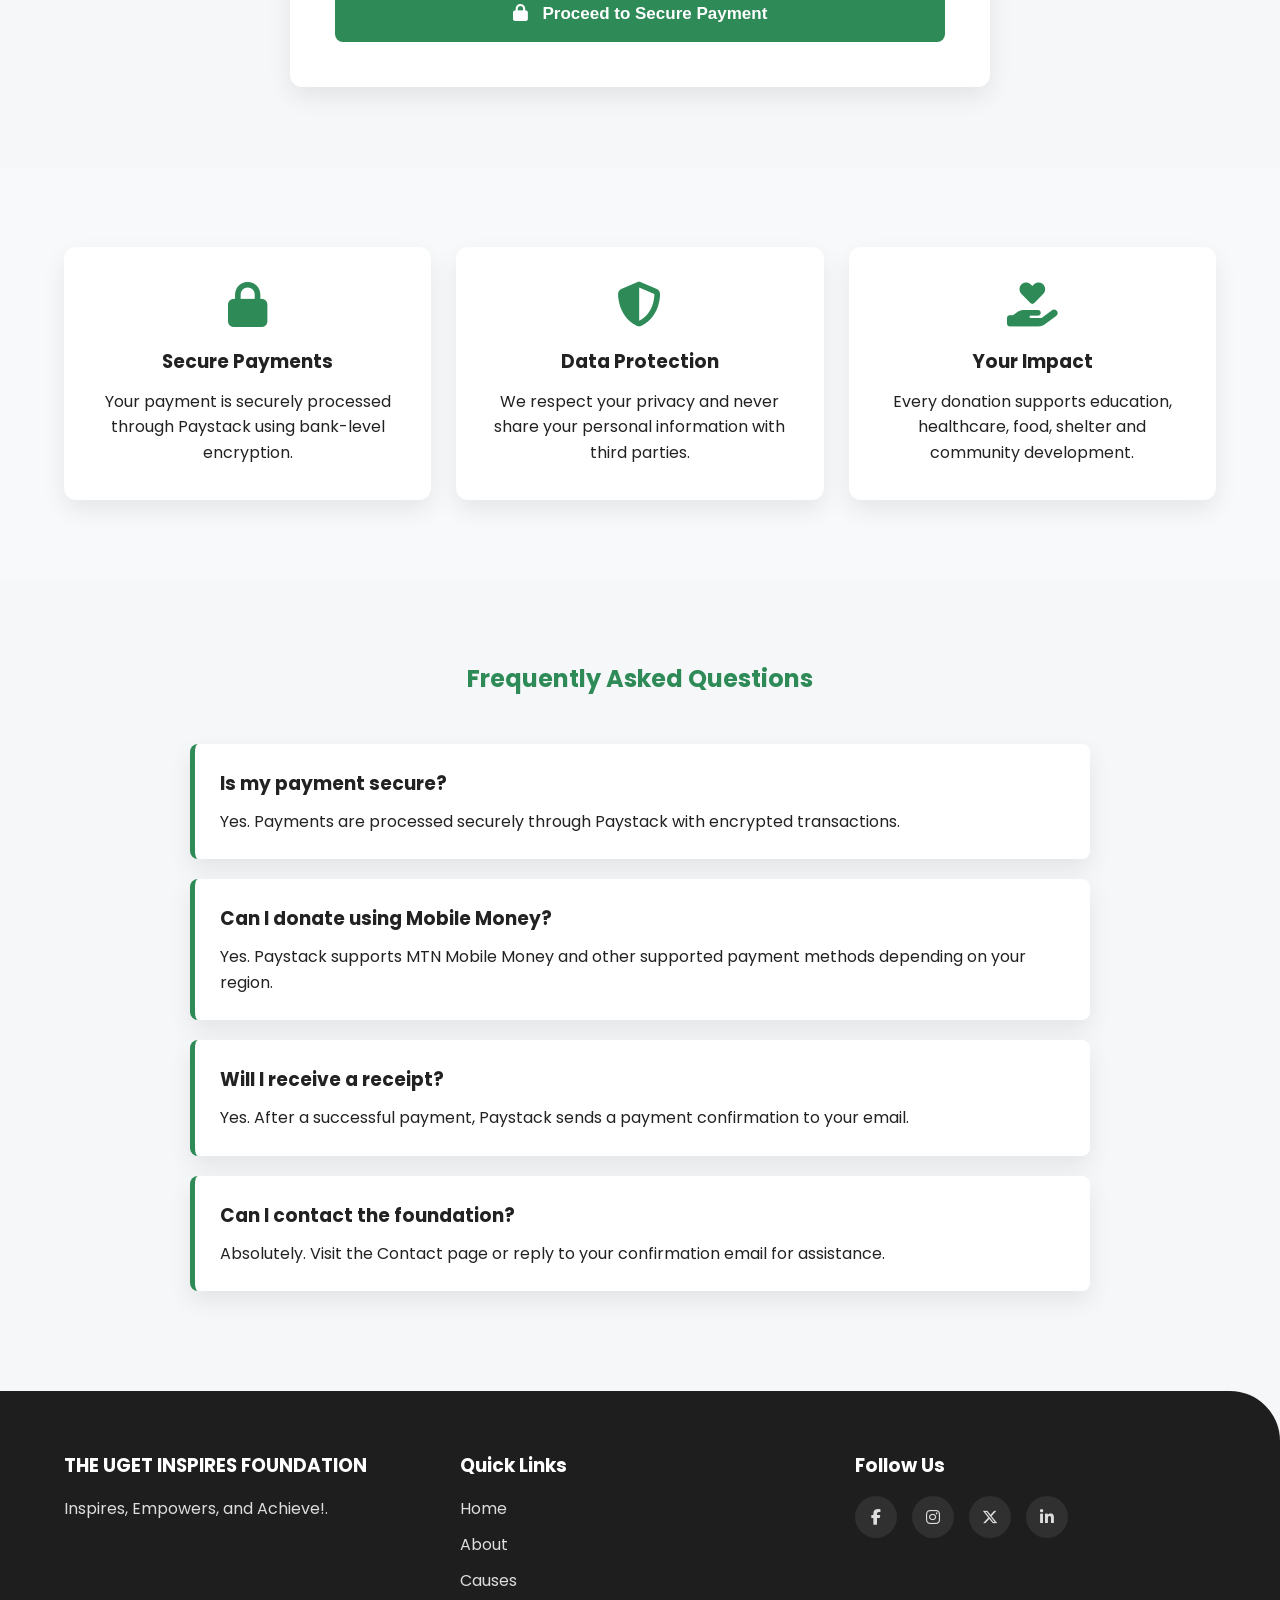
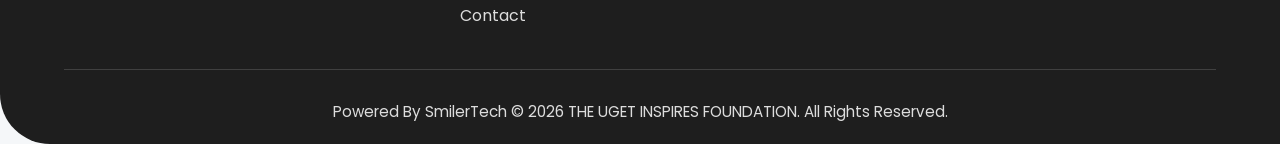
==== commit ea62d1c9: "Add files via upload" ====
--- a/Donate-Now.html
+++ b/Donate-Now.html
@@ -9,7 +9,7 @@
 
     <title>Donate | UGET INSPIRES FOUNDATION</title>
 
-    <link rel="stylesheet" href="donate-now.css">
+    <link rel="stylesheet" href="Donate.css">
 
     <link rel="preconnect" href="https://fonts.googleapis.com">
 
@@ -37,7 +37,7 @@
 
                 <a href="index.html" class="logo">
 
-                   
+                    <img src="Logo.png" alt="Foundation Logo">
 
                     <span>THE UGET INSPIRES FOUNDATION</span>
 
@@ -45,7 +45,7 @@
 
                 <a href="index.html" class="back-btn">
 
-                    <img src="Logo.png" alt="Foundation Logo">
+                    <i class="fas fa-arrow-left"></i>
 
                     Back Home
 
@@ -122,6 +122,7 @@
                             type="text"
                             id="fullname"
                             placeholder="Enter your full name"
+                            autocomplete="name"
                             required>
 
                     </div>
@@ -138,6 +139,7 @@
                             type="email"
                             id="email"
                             placeholder="example@email.com"
+                            autocomplete="email"
                             required>
 
                     </div>
@@ -154,6 +156,7 @@
                             type="tel"
                             id="phone"
                             placeholder="0241234567"
+                            autocomplete="tel"
                             required>
 
                     </div>
@@ -171,6 +174,7 @@
                             id="amount"
                             min="1"
                             placeholder="100"
+                            autocomplete="off"
                             required>
 
                     </div>
@@ -443,8 +447,8 @@
 
     <!-- ================= JAVASCRIPT ================= -->
 
-    <script src="js/donate.js"></script>
+    <script src="donate.js"></script>
 
 </body>
 
-</html>
+</html>
--- a/Donate.css
+++ b/Donate.css
@@ -0,0 +1,406 @@
+/* ===============================
+   GOOGLE FONT
+================================= */
+*{
+    margin:0;
+    padding:0;
+    box-sizing:border-box;
+}
+
+:root{
+
+    --primary:#2e8b57;
+    --primary-dark:#236b43;
+    --secondary:#f8f9fa;
+    --white:#ffffff;
+    --dark:#222;
+    --gray:#666;
+    --border:#e5e5e5;
+    --shadow:0 10px 25px rgba(0,0,0,.08);
+    --radius:12px;
+}
+
+body{
+    font-family:'Poppins',sans-serif;
+    color:var(--dark);
+    background:#f5f7f9;
+    line-height:1.6;
+}
+
+.container{
+    width:90%;
+    max-width:1200px;
+    margin:auto;
+}
+
+/* ===============================
+   HEADER
+================================= */
+
+header{
+    background:var(--white);
+    box-shadow:0 2px 10px rgba(0,0,0,.08);
+    position:sticky;
+    top:0;
+    z-index:1000;
+}
+
+nav{
+    display:flex;
+    justify-content:space-between;
+    align-items:center;
+    padding:18px 0;
+}
+
+.logo{
+    display:flex;
+    align-items:center;
+    gap:12px;
+    text-decoration:none;
+    color:var(--dark);
+    font-weight:700;
+    font-size:1.1rem;
+}
+
+.logo img{
+    width:55px;
+    transition:var(--transition);
+}
+
+
+.back-btn{
+    text-decoration:none;
+    color:var(--primary);
+    font-weight:600;
+    transition:.3s;
+}
+
+.back-btn:hover{
+    color:var(--primary-dark);
+}
+
+/* ===============================
+   HERO
+================================= */
+
+.hero{
+    background:linear-gradient(rgba(46,139,87,.85),rgba(46,139,87,.85)),
+    url("../images/children.jpg") center/cover;
+    color:#fff;
+    padding:90px 0;
+    text-align:center;
+}
+
+.hero h1{
+    font-size:3rem;
+    margin-bottom:20px;
+}
+
+.hero p{
+    max-width:700px;
+    margin:auto;
+    font-size:1.1rem;
+}
+
+/* ===============================
+   DONATION SECTION
+================================= */
+
+.donation-section{
+    padding:80px 0;
+}
+
+.donation-card{
+    background:var(--white);
+    border-radius:var(--radius);
+    box-shadow:var(--shadow);
+    padding:45px;
+    max-width:700px;
+    margin:auto;
+}
+
+.card-header{
+    text-align:center;
+    margin-bottom:35px;
+}
+
+.card-header h2{
+    color:var(--primary);
+    margin-bottom:10px;
+}
+
+.card-header p{
+    color:var(--gray);
+}
+
+.input-group{
+    margin-bottom:22px;
+}
+
+.input-group label{
+    display:block;
+    margin-bottom:8px;
+    font-weight:600;
+}
+
+.input-group input,
+.input-group textarea{
+    width:100%;
+    padding:14px 15px;
+    border:1px solid var(--border);
+    border-radius:8px;
+    font-size:16px;
+    font-family:inherit;
+    transition:.3s;
+}
+
+.input-group input:focus,
+.input-group textarea:focus{
+    border-color:var(--primary);
+    outline:none;
+    box-shadow:0 0 0 3px rgba(46,139,87,.15);
+}
+
+/* ===============================
+   SUMMARY
+================================= */
+
+.donation-summary{
+    background:#f8faf9;
+    border-radius:10px;
+    padding:25px;
+    margin:35px 0;
+}
+
+.donation-summary h3{
+    margin-bottom:20px;
+    color:var(--primary);
+}
+
+.summary-row{
+    display:flex;
+    justify-content:space-between;
+    margin-bottom:15px;
+}
+
+.summary-row.total{
+    border-top:1px solid #ddd;
+    padding-top:18px;
+    font-size:1.2rem;
+    font-weight:700;
+    color:var(--primary);
+}
+
+/* ===============================
+   BUTTON
+================================= */
+
+.pay-btn{
+    width:100%;
+    border:none;
+    background:var(--primary);
+    color:#fff;
+    padding:18px;
+    border-radius:8px;
+    cursor:pointer;
+    font-size:17px;
+    font-weight:600;
+    transition:.3s;
+}
+
+.pay-btn:hover{
+    background:var(--primary-dark);
+    transform:translateY(-2px);
+}
+
+.pay-btn i{
+    margin-right:10px;
+}
+
+/* ===============================
+   SECURITY
+================================= */
+
+.security{
+    background:var(--secondary);
+    padding:80px 0;
+}
+
+.security-grid{
+    display:grid;
+    grid-template-columns:repeat(auto-fit,minmax(250px,1fr));
+    gap:25px;
+}
+
+.security-item{
+    background:#fff;
+    border-radius:12px;
+    text-align:center;
+    padding:35px 25px;
+    box-shadow:var(--shadow);
+}
+
+.security-item i{
+    font-size:45px;
+    color:var(--primary);
+    margin-bottom:20px;
+}
+
+.security-item h3{
+    margin-bottom:12px;
+}
+
+/* ===============================
+   FAQ
+================================= */
+
+.faq{
+    padding:80px 0;
+}
+
+.faq h2{
+    text-align:center;
+    margin-bottom:45px;
+    color:var(--primary);
+}
+
+.faq-container{
+    max-width:900px;
+    margin:auto;
+}
+
+.faq-item{
+    background:#fff;
+    padding:25px;
+    border-left:5px solid var(--primary);
+    margin-bottom:20px;
+    border-radius:8px;
+    box-shadow:var(--shadow);
+}
+
+.faq-item h3{
+    margin-bottom:10px;
+}
+
+/* ===============================
+   FOOTER
+================================= */
+
+footer{
+    background:#1e1e1e;
+    color:#ddd;
+    padding:60px 0 20px;
+    border-radius:0 50px 0 50px;
+}
+
+.footer-grid{
+    display:grid;
+    grid-template-columns:repeat(auto-fit,minmax(250px,1fr));
+    gap:35px;
+    margin-bottom:30px;
+}
+
+.footer-grid h3{
+    color:#fff;
+    margin-bottom:15px;
+}
+
+.footer-grid ul{
+    list-style:none;
+}
+
+.footer-grid ul li{
+    margin-bottom:10px;
+}
+
+.footer-grid a{
+    text-decoration:none;
+    color:#ddd;
+    transition:.3s;
+}
+
+.footer-grid a:hover{
+    color:var(--primary);
+}
+
+.social-links{
+    display:flex;
+    gap:15px;
+}
+
+.social-links a{
+    width:42px;
+    height:42px;
+    display:flex;
+    justify-content:center;
+    align-items:center;
+    background:rgba(255,255,255,.08);
+    border-radius:50%;
+    transition:.3s;
+}
+
+.social-links a:hover{
+    background:var(--primary);
+    color:#fff;
+}
+
+footer hr{
+    border:none;
+    border-top:1px solid rgba(255,255,255,.15);
+    margin:30px 0;
+}
+
+.copyright{
+    text-align:center;
+    font-size:.95rem;
+}
+
+/* ===============================
+   RESPONSIVE
+================================= */
+
+@media(max-width:768px){
+
+.hero{
+    padding:70px 20px;
+}
+
+.hero h1{
+    font-size:2.2rem;
+}
+
+.hero p{
+    font-size:1rem;
+}
+
+.donation-card{
+    padding:30px 20px;
+}
+
+nav{
+    flex-direction:column;
+    gap:15px;
+    text-align:center;
+}
+
+.summary-row{
+    font-size:.95rem;
+}
+
+}
+
+@media(max-width:480px){
+
+.hero h1{
+    font-size:1.8rem;
+}
+
+.pay-btn{
+    font-size:15px;
+}
+
+.logo span{
+    display:none;
+}
+
+}
